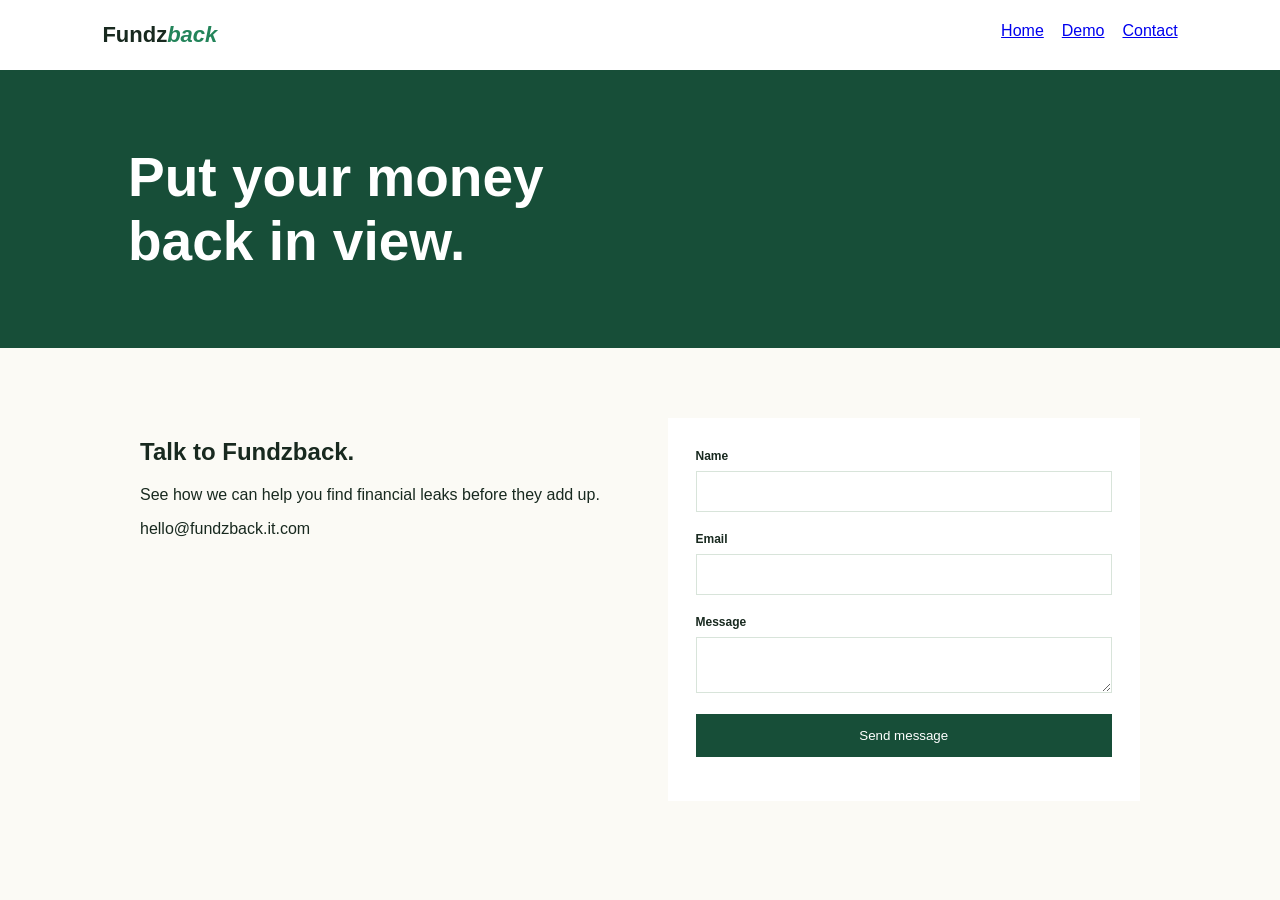
==== contact.html @ 945e4537 "Initial commit" ====
<!doctype html><html><head><meta name="viewport" content="width=device-width"><title>Fundzback | Contact</title><style>body{margin:0;font-family:Arial;background:#fbfaf5;color:#18291f}.nav{padding:22px 8%;display:flex;justify-content:space-between;background:white}.logo{font-size:22px;font-weight:bold}.logo i{color:#23845a}.nav a{margin-left:18px}.hero{background:#174e38;color:white;padding:75px 10%}.hero h1{font-size:55px;margin:0}.wrap{max-width:1000px;margin:auto;padding:70px 8%;display:grid;grid-template-columns:1fr 1fr;gap:55px}.card{background:white;padding:28px}input,textarea{width:100%;box-sizing:border-box;padding:12px;margin:7px 0 17px;border:1px solid #d8e4da}label{font-size:12px;font-weight:bold}.btn{background:#174e38;color:#fff;border:0;padding:14px;width:100%}@media(max-width:700px){.wrap{grid-template-columns:1fr}.hero h1{font-size:42px}}</style></head><body><header class="nav"><span class="logo">Fundz<i>back</i></span><nav><a href="index.html">Home</a><a href="demo.html">Demo</a><a href="contact.html">Contact</a></nav></header><section class="hero"><h1>Put your money<br>back in view.</h1></section><section class="wrap"><div><h2>Talk to Fundzback.</h2><p>See how we can help you find financial leaks before they add up.</p><p>hello@fundzback.it.com</p></div><form class="card" onsubmit="event.preventDefault();document.getElementById('m').textContent='Thank you. We will be in touch.'"><label>Name</label><input required><label>Email</label><input type="email" required><label>Message</label><textarea></textarea><button class="btn">Send message</button><p id="m"></p></form></section></body></html>
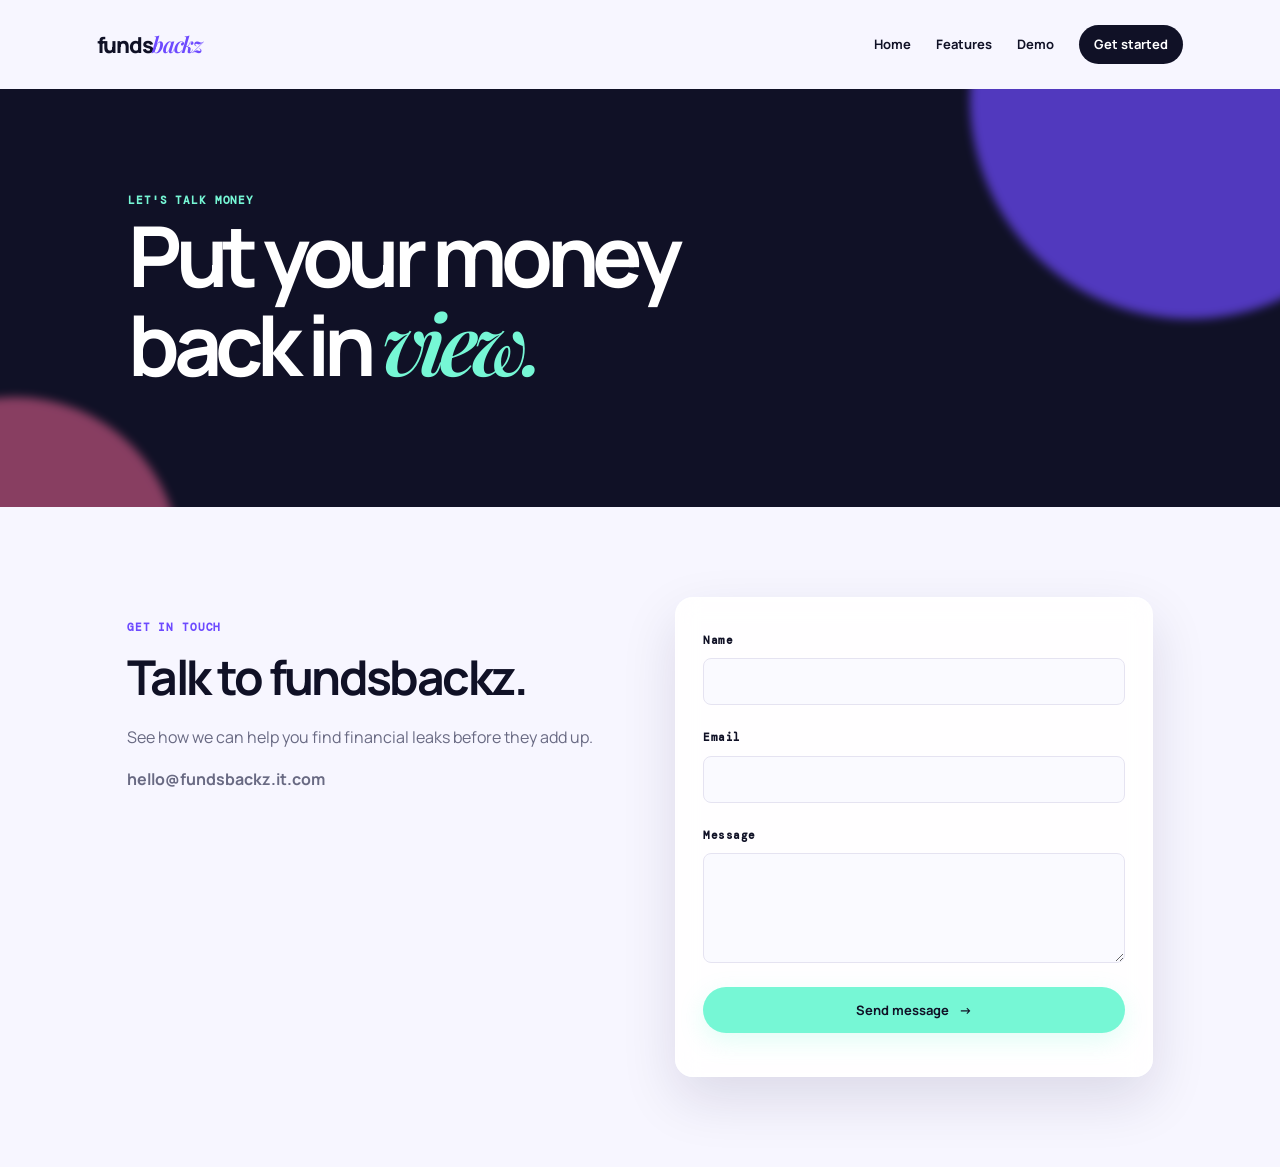
==== commit d9a5a1f6: "Redesign site and rename brand to fundsbackz" ====
--- a/contact.html
+++ b/contact.html
@@ -1 +1 @@
-<!doctype html><html><head><meta name="viewport" content="width=device-width"><title>Fundzback | Contact</title><style>body{margin:0;font-family:Arial;background:#fbfaf5;color:#18291f}.nav{padding:22px 8%;display:flex;justify-content:space-between;background:white}.logo{font-size:22px;font-weight:bold}.logo i{color:#23845a}.nav a{margin-left:18px}.hero{background:#174e38;color:white;padding:75px 10%}.hero h1{font-size:55px;margin:0}.wrap{max-width:1000px;margin:auto;padding:70px 8%;display:grid;grid-template-columns:1fr 1fr;gap:55px}.card{background:white;padding:28px}input,textarea{width:100%;box-sizing:border-box;padding:12px;margin:7px 0 17px;border:1px solid #d8e4da}label{font-size:12px;font-weight:bold}.btn{background:#174e38;color:#fff;border:0;padding:14px;width:100%}@media(max-width:700px){.wrap{grid-template-columns:1fr}.hero h1{font-size:42px}}</style></head><body><header class="nav"><span class="logo">Fundz<i>back</i></span><nav><a href="index.html">Home</a><a href="demo.html">Demo</a><a href="contact.html">Contact</a></nav></header><section class="hero"><h1>Put your money<br>back in view.</h1></section><section class="wrap"><div><h2>Talk to Fundzback.</h2><p>See how we can help you find financial leaks before they add up.</p><p>hello@fundzback.it.com</p></div><form class="card" onsubmit="event.preventDefault();document.getElementById('m').textContent='Thank you. We will be in touch.'"><label>Name</label><input required><label>Email</label><input type="email" required><label>Message</label><textarea></textarea><button class="btn">Send message</button><p id="m"></p></form></section></body></html>
+<!doctype html><html lang="en"><head><meta charset="utf-8"><meta name="viewport" content="width=device-width"><title>fundsbackz | Contact</title><link rel="stylesheet" href="site.css"></head><body><header class="nav"><span class="logo">funds<i>backz</i></span><nav><a href="index.html">Home</a><a href="product.html">Features</a><a href="demo.html">Demo</a><a href="contact.html">Get started</a></nav></header><main><section class="hero"><span class="eyebrow">LET'S TALK MONEY</span><h1>Put your money<br>back in <em>view.</em></h1></section><section class="wrap contact-wrap"><div><span class="eyebrow">GET IN TOUCH</span><h2>Talk to fundsbackz.</h2><p>See how we can help you find financial leaks before they add up.</p><p><strong>hello@fundsbackz.it.com</strong></p></div><form class="card" onsubmit="event.preventDefault();document.getElementById('m').textContent='Thank you. We will be in touch.'"><label>Name</label><input required><label>Email</label><input type="email" required><label>Message</label><textarea></textarea><button class="btn form-btn">Send message <span>→</span></button><p id="m"></p></form></section></main></body></html>
--- a/site.css
+++ b/site.css
@@ -0,0 +1,2 @@
+@import url('https://fonts.googleapis.com/css2?family=DM+Mono&family=Manrope:wght@400;500;600;700;800&family=Playfair+Display:ital,wght@0,600;0,700;1,600&display=swap');
+:root{--ink:#101126;--muted:#696a83;--paper:#f7f6ff;--line:#e5e3f1;--purple:#6d4aff;--pink:#ff6b9d;--aqua:#76f7d5;--shadow:0 22px 55px rgba(23,20,62,.12)}*{box-sizing:border-box}html{scroll-behavior:smooth}body{margin:0;background:var(--paper);color:var(--ink);font-family:Manrope,Arial,sans-serif;line-height:1.65}a{color:inherit;text-decoration:none}.nav{width:min(1240px,100%);margin:auto;padding:25px 6%;display:flex;align-items:center;justify-content:space-between;position:relative;z-index:2}.logo{font-size:22px;font-weight:800;letter-spacing:-1.3px}.logo i{font-family:'Playfair Display',serif;color:var(--purple);font-weight:600}.nav nav{display:flex;gap:25px;align-items:center}.nav a{font-size:13px;font-weight:700}.nav a:hover{color:var(--purple)}.nav nav a:last-child{background:var(--ink);color:#fff;border-radius:999px;padding:9px 15px}.hero{background:var(--ink);color:white;padding:96px 10%;position:relative;overflow:hidden;isolation:isolate}.hero:before,.hero:after{content:'';position:absolute;border-radius:50%;filter:blur(5px);z-index:-1}.hero:before{width:440px;height:440px;background:var(--purple);right:-130px;top:-210px;opacity:.7}.hero:after{width:330px;height:330px;background:var(--pink);left:-150px;bottom:-220px;opacity:.5}.hero h1{font-size:clamp(48px,7vw,84px);letter-spacing:-.075em;line-height:1.03;max-width:850px;margin:0 0 23px}.hero h1 em{font-family:'Playfair Display',serif;color:var(--aqua);font-weight:600}.hero p{max-width:580px;color:#d4d3e9;font-size:17px}.eyebrow,.num{font-family:'DM Mono',monospace;color:var(--purple);letter-spacing:.08em;font-size:11px;font-weight:bold}.hero .eyebrow{color:var(--aqua)}.btn{display:inline-flex;align-items:center;gap:10px;background:var(--aqua);color:var(--ink);border:0;border-radius:999px;padding:14px 22px;font:700 13px Manrope,Arial;cursor:pointer;box-shadow:0 8px 25px rgba(118,247,213,.22);transition:.2s transform}.btn:hover{transform:translateY(-2px)}.wrap{width:min(1180px,100%);margin:auto;padding:90px 6%}h2{font-size:clamp(30px,4vw,48px);line-height:1.12;letter-spacing:-.055em;margin:12px 0 20px}h3{line-height:1.2;letter-spacing:-.035em}p{color:var(--muted)}.intro{display:grid;grid-template-columns:.9fr 1.1fr;gap:110px;align-items:start}.intro p{font-size:19px;margin-top:28px}.panel{background:#eae8ff;position:relative;overflow:hidden}.panel:after{content:'$';position:absolute;right:4%;bottom:-150px;font:700 430px 'Playfair Display';color:#d6d2ff}.panel .wrap{display:grid;grid-template-columns:1fr 1fr;gap:80px;align-items:center;position:relative;z-index:1}.card{background:rgba(255,255,255,.9);padding:27px;border:1px solid rgba(255,255,255,.8);border-radius:18px;box-shadow:var(--shadow);backdrop-filter:blur(12px)}.head{font:700 11px 'DM Mono';letter-spacing:.08em;border-bottom:1px solid var(--line);padding-bottom:15px}.row{padding:17px 0;border-bottom:1px solid var(--line);font-size:14px}.row:last-child{border:0;padding-bottom:0}.row b{display:block}.row p{font-size:12px;margin:5px 0 0}.amount{float:right;color:#ef477a}.grid{display:grid;grid-template-columns:repeat(3,1fr);gap:18px}.box,.card:not(form){background:white;border:1px solid var(--line);border-radius:15px;padding:28px;transition:.25s transform,.25s box-shadow}.box:hover,.card:not(form):hover{transform:translateY(-6px);box-shadow:var(--shadow)}.box h3,.grid .card h3{margin:43px 0 12px;font-size:21px}.box p,.grid .card p{font-size:14px;margin:0}.band,.dark{background:linear-gradient(115deg,#1d1847,#4223a6);color:white;text-align:center;padding:90px 8%;position:relative;overflow:hidden}.band:after,.dark:after{content:'';position:absolute;width:280px;height:280px;background:var(--pink);border-radius:50%;right:-80px;top:-180px;filter:blur(12px)}.band h2,.dark h2{position:relative;margin:auto;max-width:600px}.band p,.dark p{color:#dedaff;position:relative}.band .btn,.dark .btn{position:relative}.foot{width:min(1240px,100%);margin:auto;padding:28px 6%;font-size:12px;color:var(--muted)}.foot a{margin-left:13px;color:var(--purple)}.legal{max-width:800px;margin:0 auto;padding:80px 25px}.legal h1{font-size:50px;letter-spacing:-.06em}.legal h2{font-size:27px;margin-top:45px}.legal a{color:var(--purple);font-weight:700}form.card{box-shadow:var(--shadow)}input,textarea{font:14px Manrope,Arial;width:100%;padding:13px 14px;margin:7px 0 17px;border:1px solid var(--line);border-radius:8px;background:#fafaff;outline-color:var(--purple)}textarea{min-height:110px;resize:vertical}label{font:700 11px 'DM Mono';letter-spacing:.05em}.form-btn{width:100%;justify-content:center}.contact-wrap{display:grid;grid-template-columns:1fr 1fr;gap:70px}.contact-wrap>div:first-child{padding-top:15px}@media(max-width:700px){.nav{padding:19px 6%}.nav nav{gap:13px}.nav nav a{font-size:11px}.nav nav a:nth-child(2){display:none}.hero{padding:73px 7%}.wrap{padding:65px 7%}.intro,.panel .wrap,.grid,.contact-wrap{grid-template-columns:1fr;gap:30px}.intro p{margin-top:0}.panel .wrap{gap:35px}.nav nav a:last-child{padding:7px 10px}.legal{padding:55px 7%}}
